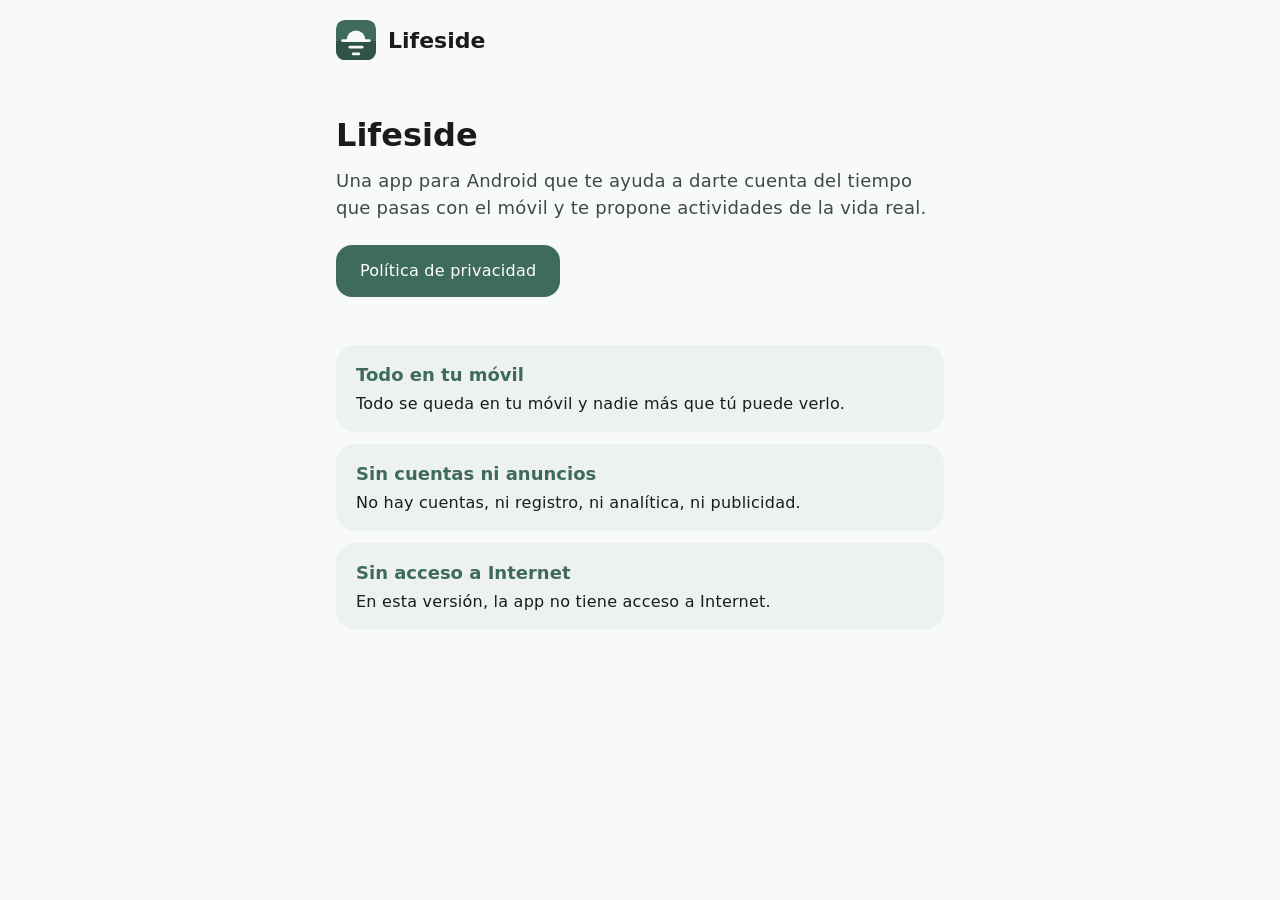
==== index.html @ f63140a9 "Web: portada, política de privacidad y logo" ====
<!doctype html>
<html lang="es">
<head>
  <meta charset="utf-8">
  <meta name="viewport" content="width=device-width, initial-scale=1">
  <meta name="color-scheme" content="light dark">
  <title>Lifeside</title>
  <meta name="description" content="Lifeside: una app para Android que te ayuda a darte cuenta del tiempo que pasas con el móvil y te propone actividades de la vida real.">
  <link rel="icon" href="/logo.svg" type="image/svg+xml">
  <link rel="stylesheet" href="/estilo.css">
</head>
<body>
<header class="cabecera">
  <a class="marca" href="/"><img src="/logo.svg" alt="" width="40" height="40"><span>Lifeside</span></a>
</header>
<main>
  <section class="hero">
    <h1>Lifeside</h1>
    <p>Una app para Android que te ayuda a darte cuenta del tiempo que pasas con el móvil y te propone
      actividades de la vida real.</p>
    <a class="boton" href="/privacidad/">Política de privacidad</a>
  </section>
  <ul class="puntos">
    <li><strong>Todo en tu móvil</strong>Todo se queda en tu móvil y nadie más que tú puede verlo.</li>
    <li><strong>Sin cuentas ni anuncios</strong>No hay cuentas, ni registro, ni analítica, ni publicidad.</li>
    <li><strong>Sin acceso a Internet</strong>En esta versión, la app no tiene acceso a Internet.</li>
  </ul>
</main>
</body>
</html>
---- estilo.css ----
/* Paleta «Salvia» de la app Lifeside (ui/theme/Color.kt). */
:root {
  --fondo: #f7faf7;            /* background */
  --texto: #191c1a;            /* onSurface */
  --suave: #404944;            /* onSurfaceVariant */
  --acento: #3f6b5a;           /* primary */
  --sobre-acento: #ffffff;     /* onPrimary */
  --acento-suave: #cde8db;     /* primaryContainer */
  --sobre-acento-suave: #0e2a20;
  --tarjeta: #edf2ee;          /* surfaceContainer */
  --linea: #dde5df;            /* surfaceVariant */
  --borde: #707973;            /* outline */
  --radio-chip: 12px;
  --radio-opcion: 16px;
  --radio-tarjeta: 20px;
}
@media (prefers-color-scheme: dark) {
  :root {
    --fondo: #101412;
    --texto: #e0e4e0;
    --suave: #c0c9c2;
    --acento: #a6d0be;
    --sobre-acento: #0b3829;
    --acento-suave: #274e3f;
    --sobre-acento-suave: #c2edda;
    --tarjeta: #1b211e;
    --linea: #2b332f;
    --borde: #8a938d;
  }
}
* { box-sizing: border-box; }
html { -webkit-text-size-adjust: 100%; }
body {
  margin: 0;
  background: var(--fondo);
  color: var(--texto);
  font: 16px/1.5 system-ui, -apple-system, "Segoe UI", Roboto, sans-serif;
  letter-spacing: .015em;
}
a { color: var(--acento); text-underline-offset: .2em; }
a:focus-visible, .boton:focus-visible {
  outline: 3px solid var(--acento);
  outline-offset: 3px;
  border-radius: 4px;
}

/* Cabecera */
.cabecera { max-width: 40rem; margin: 0 auto; padding: 1rem 1rem 0; }
.marca {
  display: inline-flex; align-items: center; gap: .75rem;
  min-height: 48px; color: var(--texto); text-decoration: none;
  font-size: 1.375rem; font-weight: 600; letter-spacing: 0;
}
.marca img { width: 40px; height: 40px; display: block; }

main { max-width: 40rem; margin: 0 auto; padding: 1.5rem 1rem 3rem; }
h1 { font-size: 1.75rem; line-height: 2.25rem; font-weight: 600; letter-spacing: 0; margin: 0 0 .75rem; }
h2 { font-size: 1.375rem; line-height: 1.75rem; font-weight: 600; letter-spacing: 0; margin: 2.25rem 0 .75rem; }
p, li { margin: .5rem 0; }
ul { padding-left: 1.25rem; }
.fecha { display: inline-block; margin: 0 0 1rem; padding: .25rem .75rem;
  background: var(--acento-suave); color: var(--sobre-acento-suave);
  border-radius: var(--radio-chip); font-size: .875rem; }
.fecha strong { font-weight: 500; }
.fecha, .pie { font-size: .875rem; }
.pie { margin-top: 3rem; padding-top: 1rem; border-top: 1px solid var(--linea); color: var(--suave); }
.pie a { display: inline-block; min-height: 48px; line-height: 48px; }

/* Resumen de la política: tarjeta */
.resumen { background: var(--tarjeta); border-radius: var(--radio-tarjeta); padding: 1rem 1.25rem; }
.resumen h2 { margin-top: .25rem; }
.resumen ul { margin: 0; }

/* Portada */
.hero { padding: 1.5rem 0 1rem; }
.hero h1 { font-size: 2rem; line-height: 2.5rem; }
.hero p { font-size: 1.125rem; color: var(--suave); margin: 0 0 1.5rem; }
.boton {
  display: inline-flex; align-items: center; justify-content: center;
  min-height: 52px; padding: 0 1.5rem; border-radius: var(--radio-opcion);
  background: var(--acento); color: var(--sobre-acento);
  font-weight: 500; text-decoration: none;
}
.boton:hover { filter: brightness(1.08); }
.puntos { list-style: none; padding: 0; margin: 2rem 0 0; display: grid; gap: .75rem; }
.puntos li { margin: 0; background: var(--tarjeta); border-radius: var(--radio-tarjeta); padding: 1rem 1.25rem; }
.puntos strong { display: block; font-size: 1.125rem; font-weight: 600; letter-spacing: 0; color: var(--acento); margin-bottom: .25rem; }

/* Tabla: tarjetas apiladas en pantallas estrechas */
.tabla { margin: 1rem 0; }
table { border-collapse: separate; border-spacing: 0; width: 100%; font-size: .9375rem;
  border: 1px solid var(--linea); border-radius: var(--radio-opcion); overflow: hidden; }
th, td { text-align: left; vertical-align: top; padding: .75rem; border-bottom: 1px solid var(--linea); overflow-wrap: anywhere; }
tbody tr:last-child td { border-bottom: 0; }
th { background: var(--tarjeta); color: var(--suave); font-weight: 600; }
@media (max-width: 40rem) {
  table, tbody, tr, td { display: block; width: 100%; }
  thead { position: absolute; width: 1px; height: 1px; overflow: hidden; clip-path: inset(50%); }
  tbody tr { padding: .5rem 0; border-bottom: 1px solid var(--linea); }
  tbody tr:last-child { border-bottom: 0; }
  td { border: 0; padding: .35rem .9rem; }
  td::before { content: attr(data-label); display: block; font-size: .8125rem; font-weight: 600; color: var(--suave); }
}
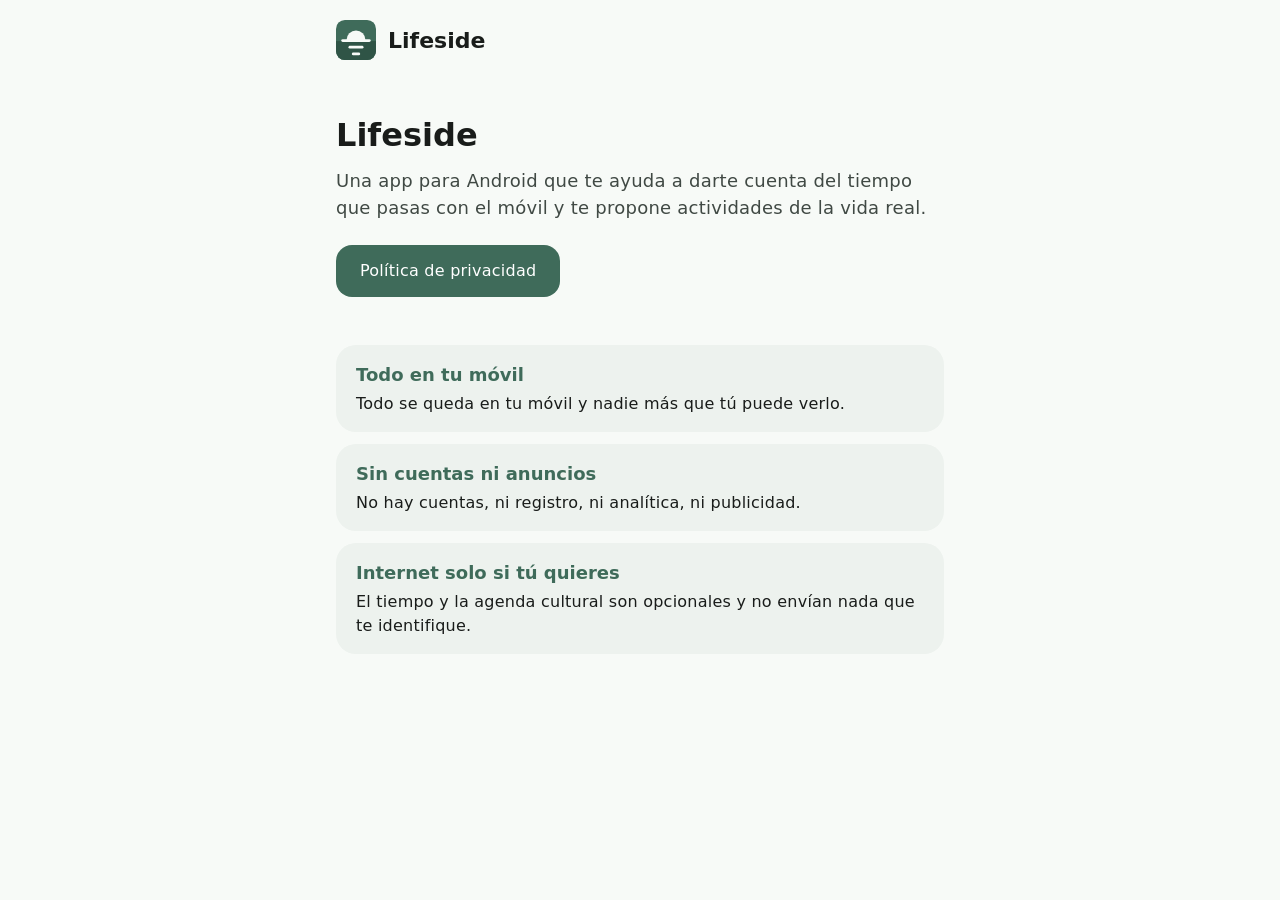
==== commit b1ca7664: "Política de privacidad del 5-11-2026: tiempo y agenda cultural opcionales, ubicación aproximada; por" ====
--- a/index.html
+++ b/index.html
@@ -23,7 +23,7 @@
   <ul class="puntos">
     <li><strong>Todo en tu móvil</strong>Todo se queda en tu móvil y nadie más que tú puede verlo.</li>
     <li><strong>Sin cuentas ni anuncios</strong>No hay cuentas, ni registro, ni analítica, ni publicidad.</li>
-    <li><strong>Sin acceso a Internet</strong>En esta versión, la app no tiene acceso a Internet.</li>
+    <li><strong>Internet solo si tú quieres</strong>El tiempo y la agenda cultural son opcionales y no envían nada que te identifique.</li>
   </ul>
 </main>
 </body>
